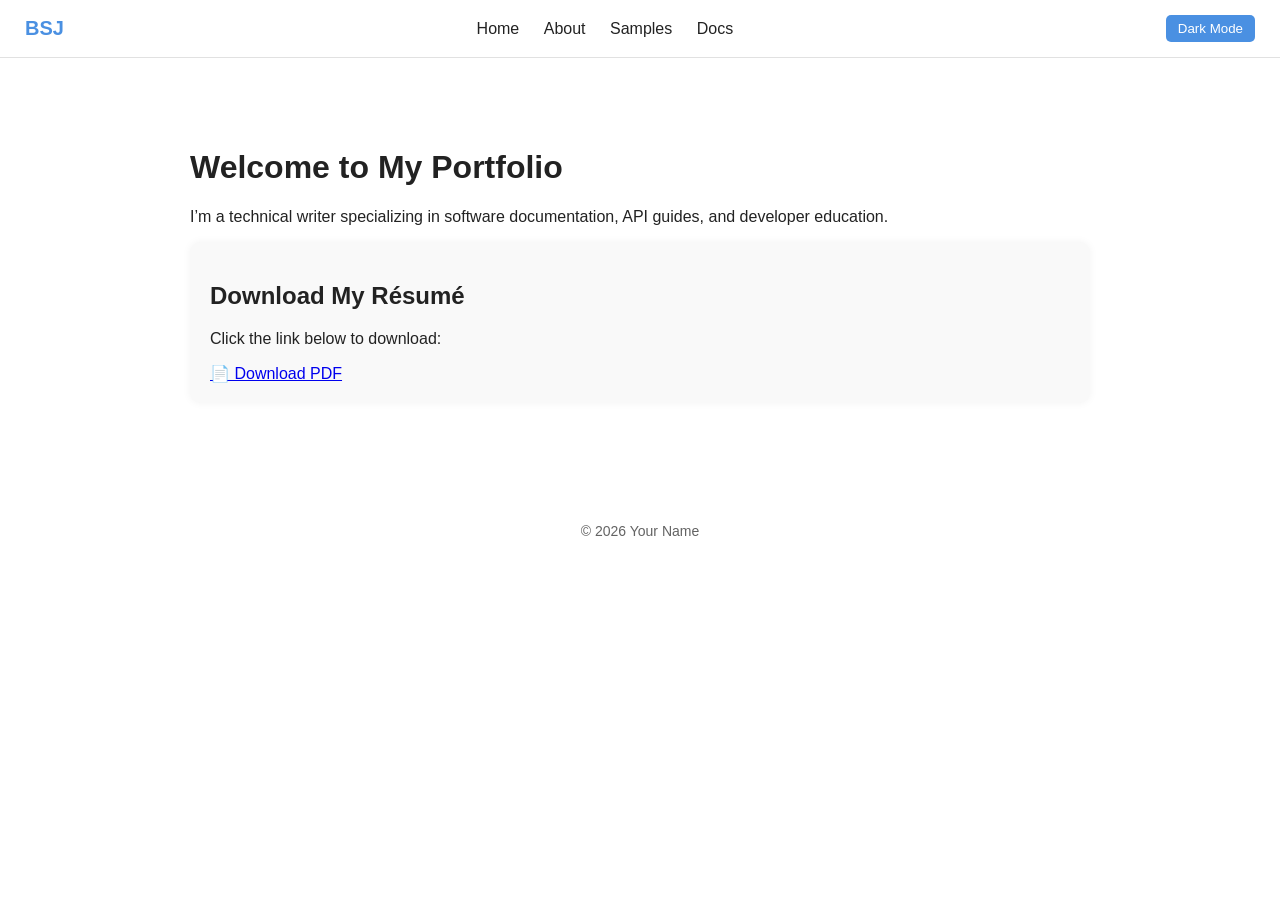
==== index.html @ 0748f710 "Update index.html" ====
<!DOCTYPE html>
<html>
<head>
  <title>Tech Writing Portfolio</title>
  <link rel="stylesheet" href="assets/style.css">
  <script src="assets/script.js"></script>
</head>

<body>
  <nav>
    <div class="logo">BSJ</div>
    <div class="links">
      <a href="index.html">Home</a>
      <a href="about.html">About</a>
      <a href="samples.html">Samples</a>
      <a href="docs.html">Docs</a>
    </div>
    <button class="toggle-btn" onclick="toggleMode()">Dark Mode</button>
  </nav>

  <div class="container">
    <h1>Welcome to My Portfolio</h1>
    <p>I’m a technical writer specializing in software documentation, API guides, and developer education.</p>

    <div class="card">
      <h2>Download My Résumé</h2>
      <p>Click the link below to download:</p>
      <a href="assets/resume.pdf" download>📄 Download PDF</a>
    </div>
  </div>

  <footer>© 2026 Your Name</footer>
</body>
</html>
---- assets/style.css ----
/* ---------- GLOBAL ---------- */

:root {
  --bg: #ffffff;
  --text: #222222;
  --card-bg: #f9f9f9;
  --accent: #4a90e2;
  --nav-bg: #ffffff;
}

.dark {
  --bg: #181818;
  --text: #f5f5f5;
  --card-bg: #212121;
  --nav-bg: #202020;
}

body {
  margin: 0;
  font-family: Arial, sans-serif;
  background: var(--bg);
  color: var(--text);
  transition: background 0.3s, color 0.3s;
}

/* ---------- NAVIGATION ---------- */

nav {
  background: var(--nav-bg);
  padding: 15px 25px;
  border-bottom: 1px solid #e1e1e1;
  display: flex;
  align-items: center;
  justify-content: space-between;
}

nav .links a {
  margin-right: 20px;
  text-decoration: none;
  color: var(--text);
  font-size: 16px;
}

nav .links a:hover {
  color: var(--accent);
}

/* ---------- LOGO ---------- */

.logo {
  font-size: 20px;
  font-weight: bold;
  color: var(--accent);
}

/* ---------- TOGGLE ---------- */

.toggle-btn {
  padding: 6px 12px;
  background: var(--accent);
  border: none;
  color: #fff;
  border-radius: 5px;
  cursor: pointer;
}

/* ---------- CONTAINER ---------- */

.container {
  max-width: 900px;
  margin: 50px auto;
  padding: 20px;
  animation: fadeIn 0.6s ease;
}

@keyframes fadeIn {
  from { opacity: 0; transform: translateY(10px); }
  to { opacity: 1; transform: translateY(0); }
}

/* ---------- CARDS ---------- */

.card {
  background: var(--card-bg);
  padding: 20px;
  margin-bottom: 20px;
  border-radius: 10px;
  box-shadow: 0px 0px 8px rgba(0,0,0,0.05);
  transition: transform 0.2s ease;
}

.card:hover {
  transform: translateY(-3px);
}

/* ---------- FOOTER ---------- */

footer {
  text-align: center;
  padding: 30px;
  font-size: 14px;
  opacity: 0.7;
}
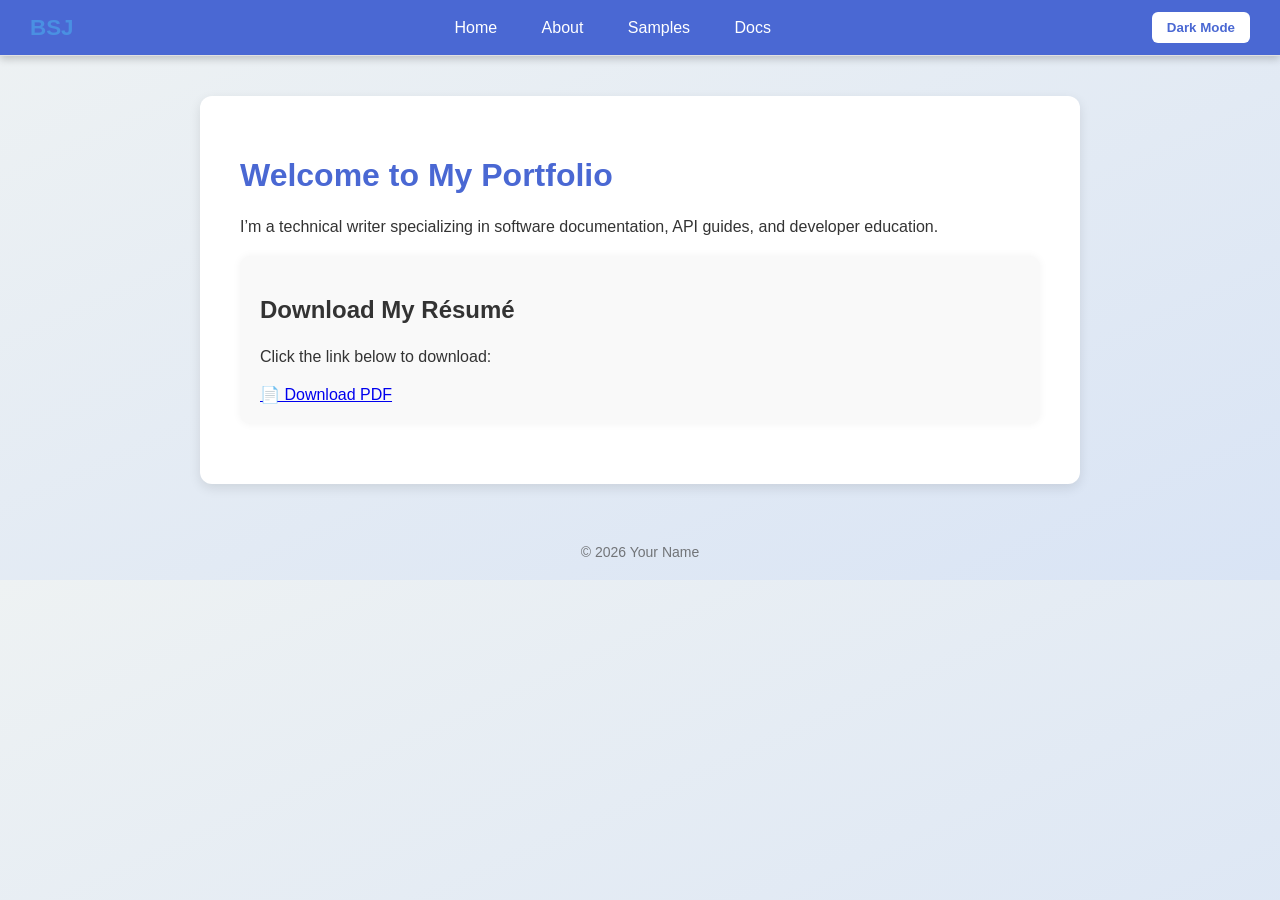
==== commit 2b47b164: "Update index.html" ====
--- a/index.html
+++ b/index.html
@@ -5,6 +5,90 @@
   <link rel="stylesheet" href="assets/style.css">
   <script src="assets/script.js"></script>
 </head>
+  <style>
+        body {
+            margin: 0;
+            font-family: "Segoe UI", Arial, sans-serif;
+            background: linear-gradient(to bottom right, #eef2f3, #d9e4f5);
+            color: #333;
+        }
+
+        nav {
+            display: flex;
+            justify-content: space-between;
+            align-items: center;
+            background: #4a68d3;
+            padding: 12px 30px;
+            color: white;
+            box-shadow: 0 3px 8px rgba(0,0,0,0.2);
+            position: sticky;
+            top: 0;
+            z-index: 10;
+        }
+
+        nav .logo {
+            font-size: 1.4rem;
+            font-weight: bold;
+        }
+
+        nav .links a {
+            margin-left: 20px;
+            color: white;
+            text-decoration: none;
+            font-weight: 500;
+        }
+
+        nav .links a:hover {
+            text-decoration: underline;
+        }
+
+        nav .toggle-btn {
+            background: white;
+            border: none;
+            padding: 8px 15px;
+            border-radius: 6px;
+            cursor: pointer;
+            font-weight: 600;
+            color: #4a68d3;
+        }
+
+        .container {
+            max-width: 800px;
+            background: white;
+            margin: 40px auto;
+            padding: 40px;
+            border-radius: 12px;
+            box-shadow: 0 4px 12px rgba(0,0,0,0.1);
+        }
+
+        h1 {
+            color: #4a68d3;
+            margin-bottom: 20px;
+        }
+
+        p {
+            line-height: 1.6;
+            margin-bottom: 16px;
+        }
+
+        .contact-details p strong {
+            color: #333;
+        }
+
+        .footer-quote {
+            text-align: center;
+            margin: 40px 0 20px;
+            font-style: italic;
+            font-size: 1.1rem;
+            color: #555;
+        }
+
+        footer {
+            text-align: center;
+            padding: 20px;
+            color: #444;
+        }
+    </style>
 
 <body>
   <nav>
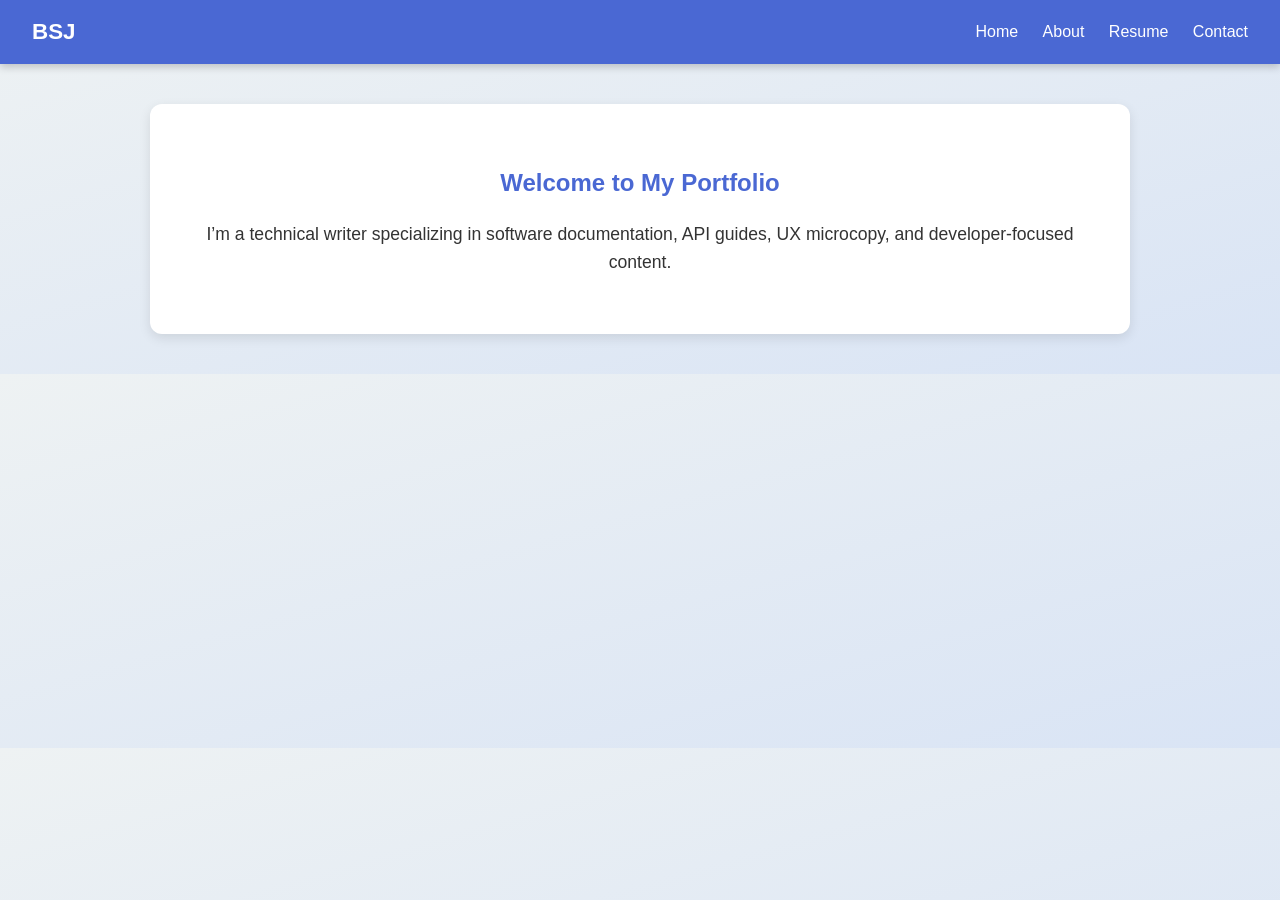
==== commit b3d2d584: "Update index.html" ====
--- a/index.html
+++ b/index.html
@@ -1,118 +1,123 @@
 <!DOCTYPE html>
-<html>
+<html lang="en">
 <head>
-  <title>Tech Writing Portfolio</title>
-  <link rel="stylesheet" href="assets/style.css">
-  <script src="assets/script.js"></script>
+  <meta charset="UTF-8">
+  <title>BSJ | Technical Writing Portfolio</title>
+
+  <style>
+    body {
+      margin: 0;
+      font-family: "Segoe UI", Arial, sans-serif;
+      background: linear-gradient(to bottom right, #eef2f3, #d9e4f5);
+      color: #333;
+      line-height: 1.6;
+    }
+
+    /* Navigation */
+    nav {
+      display: flex;
+      justify-content: space-between;
+      align-items: center;
+      background: #4a68d3;
+      padding: 14px 32px;
+      color: white;
+      position: sticky;
+      top: 0;
+      z-index: 10;
+      box-shadow: 0 3px 8px rgba(0,0,0,0.2);
+    }
+
+    nav .logo {
+      font-size: 1.4rem;
+      font-weight: bold;
+    }
+
+    nav .links a {
+      margin-left: 20px;
+      color: white;
+      text-decoration: none;
+      font-weight: 500;
+    }
+
+    nav .links a:hover {
+      text-decoration: underline;
+    }
+
+    /* Layout Containers */
+    section {
+      max-width: 900px;
+      background: white;
+      margin: 40px auto;
+      padding: 40px;
+      border-radius: 12px;
+      box-shadow: 0 4px 12px rgba(0,0,0,0.1);
+    }
+
+    h1, h2 {
+      color: #4a68d3;
+      margin-bottom: 16px;
+    }
+
+    .hero {
+      text-align: center;
+    }
+
+    .hero p {
+      font-size: 1.1rem;
+    }
+
+    .resume-link a {
+      display: inline-block;
+      margin-top: 10px;
+      padding: 10px 18px;
+      background: #4a68d3;
+      color: white;
+      text-decoration: none;
+      border-radius: 6px;
+      font-weight: 600;
+    }
+
+    .resume-link a:hover {
+      background: #3b55b0;
+    }
+
+    .contact p strong {
+      color: #000;
+    }
+
+    footer {
+      text-align: center;
+      padding: 30px;
+      color: #444;
+      font-size: 0.9rem;
+    }
+
+    .quote {
+      text-align: center;
+      font-style: italic;
+      margin-top: 30px;
+      color: #555;
+    }
+  </style>
 </head>
-  <style>
-        body {
-            margin: 0;
-            font-family: "Segoe UI", Arial, sans-serif;
-            background: linear-gradient(to bottom right, #eef2f3, #d9e4f5);
-            color: #333;
-        }
-
-        nav {
-            display: flex;
-            justify-content: space-between;
-            align-items: center;
-            background: #4a68d3;
-            padding: 12px 30px;
-            color: white;
-            box-shadow: 0 3px 8px rgba(0,0,0,0.2);
-            position: sticky;
-            top: 0;
-            z-index: 10;
-        }
-
-        nav .logo {
-            font-size: 1.4rem;
-            font-weight: bold;
-        }
-
-        nav .links a {
-            margin-left: 20px;
-            color: white;
-            text-decoration: none;
-            font-weight: 500;
-        }
-
-        nav .links a:hover {
-            text-decoration: underline;
-        }
-
-        nav .toggle-btn {
-            background: white;
-            border: none;
-            padding: 8px 15px;
-            border-radius: 6px;
-            cursor: pointer;
-            font-weight: 600;
-            color: #4a68d3;
-        }
-
-        .container {
-            max-width: 800px;
-            background: white;
-            margin: 40px auto;
-            padding: 40px;
-            border-radius: 12px;
-            box-shadow: 0 4px 12px rgba(0,0,0,0.1);
-        }
-
-        h1 {
-            color: #4a68d3;
-            margin-bottom: 20px;
-        }
-
-        p {
-            line-height: 1.6;
-            margin-bottom: 16px;
-        }
-
-        .contact-details p strong {
-            color: #333;
-        }
-
-        .footer-quote {
-            text-align: center;
-            margin: 40px 0 20px;
-            font-style: italic;
-            font-size: 1.1rem;
-            color: #555;
-        }
-
-        footer {
-            text-align: center;
-            padding: 20px;
-            color: #444;
-        }
-    </style>
 
 <body>
+
+  <!-- Navigation -->
   <nav>
     <div class="logo">BSJ</div>
     <div class="links">
-      <a href="index.html">Home</a>
-      <a href="about.html">About</a>
-      <a href="samples.html">Samples</a>
-      <a href="docs.html">Docs</a>
+      <a href="#home">Home</a>
+      <a href="#about">About</a>
+      <a href="#resume">Resume</a>
+      <a href="#contact">Contact</a>
     </div>
-    <button class="toggle-btn" onclick="toggleMode()">Dark Mode</button>
   </nav>
 
-  <div class="container">
+  <!-- Home -->
+  <section id="home" class="hero">
     <h1>Welcome to My Portfolio</h1>
-    <p>I’m a technical writer specializing in software documentation, API guides, and developer education.</p>
-
-    <div class="card">
-      <h2>Download My Résumé</h2>
-      <p>Click the link below to download:</p>
-      <a href="assets/resume.pdf" download>📄 Download PDF</a>
-    </div>
-  </div>
-
-  <footer>© 2026 Your Name</footer>
-</body>
-</html>
+    <p>
+      I’m a technical writer specializing in software documentation, API guides,
+      UX microcopy, and developer‑focused content.
+    </p>
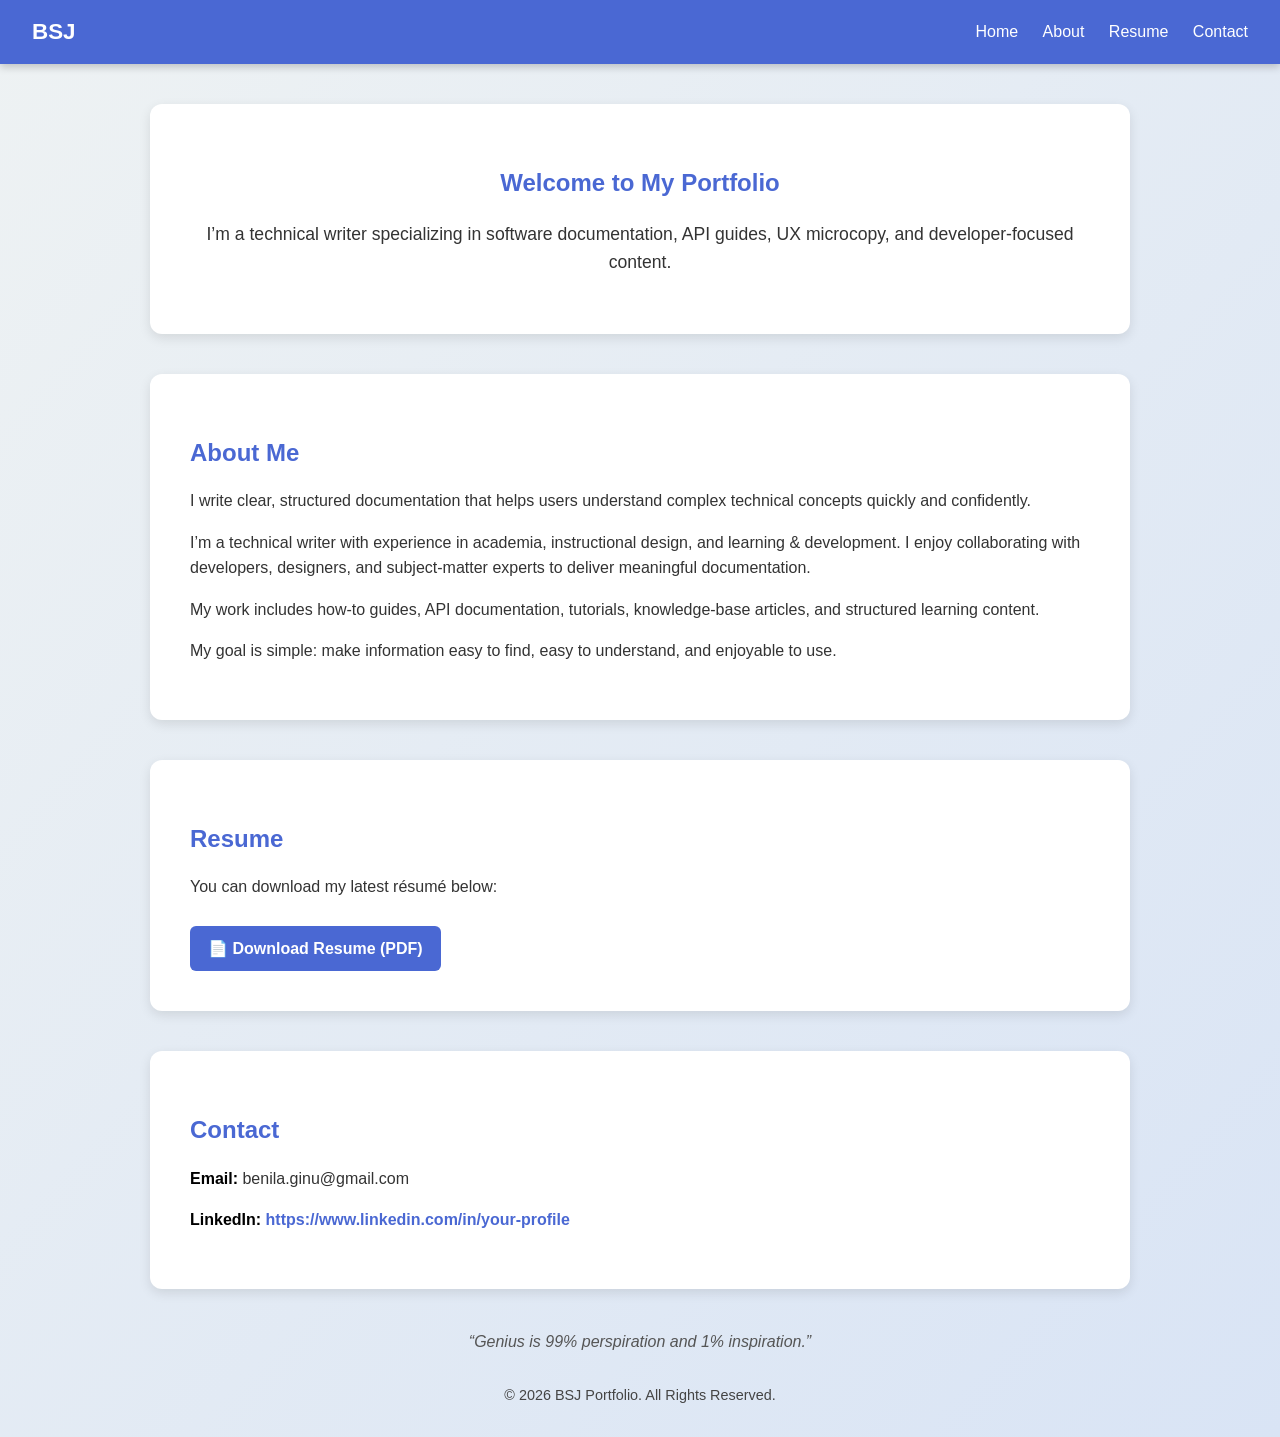
==== commit 7392d480: "Update index.html" ====
--- a/index.html
+++ b/index.html
@@ -121,3 +121,65 @@
       I’m a technical writer specializing in software documentation, API guides,
       UX microcopy, and developer‑focused content.
     </p>
+  </section>
+
+  <!-- About -->
+  <section id="about">
+    <h1>About Me</h1>
+    <p>
+      I write clear, structured documentation that helps users understand complex
+      technical concepts quickly and confidently.
+    </p>
+
+    <p>
+      I’m a technical writer with experience in academia, instructional design,
+      and learning & development. I enjoy collaborating with developers,
+      designers, and subject‑matter experts to deliver meaningful documentation.
+    </p>
+
+    <p>
+      My work includes how‑to guides, API documentation, tutorials,
+      knowledge‑base articles, and structured learning content.
+    </p>
+
+    <p>
+      My goal is simple: make information easy to find, easy to understand,
+      and enjoyable to use.
+    </p>
+  </section>
+
+  <!-- Resume -->
+  <section id="resume">
+    <h1>Resume</h1>
+    <p>You can download my latest résumé below:</p>
+    <div class="resume-link">
+      <a href="assets/resume.pdf" download>📄 Download Resume (PDF)</a>
+    </div>
+  </section>
+
+  <!-- Contact -->
+  <section id="contact" class="contact">
+    <h1>Contact</h1>
+    <p><strong>Email:</strong> benila.ginu@gmail.com</p>
+
+    <p>
+      <strong>LinkedIn:</strong>
+      <a href="https://www.linkedin.com/in/your-profile"
+         style="color:#4a68d3; font-weight:600; text-decoration:none;">
+        https://www.linkedin.com/in/your-profile
+      </a>
+    </p>
+  </section>
+
+  <!-- Quote -->
+  <div class="quote">
+    “Genius is 99% perspiration and 1% inspiration.”
+  </div>
+
+  <!-- Footer -->
+  <footer>
+    © 2026 BSJ Portfolio. All Rights Reserved.
+  </footer>
+
+</body>
+</html>
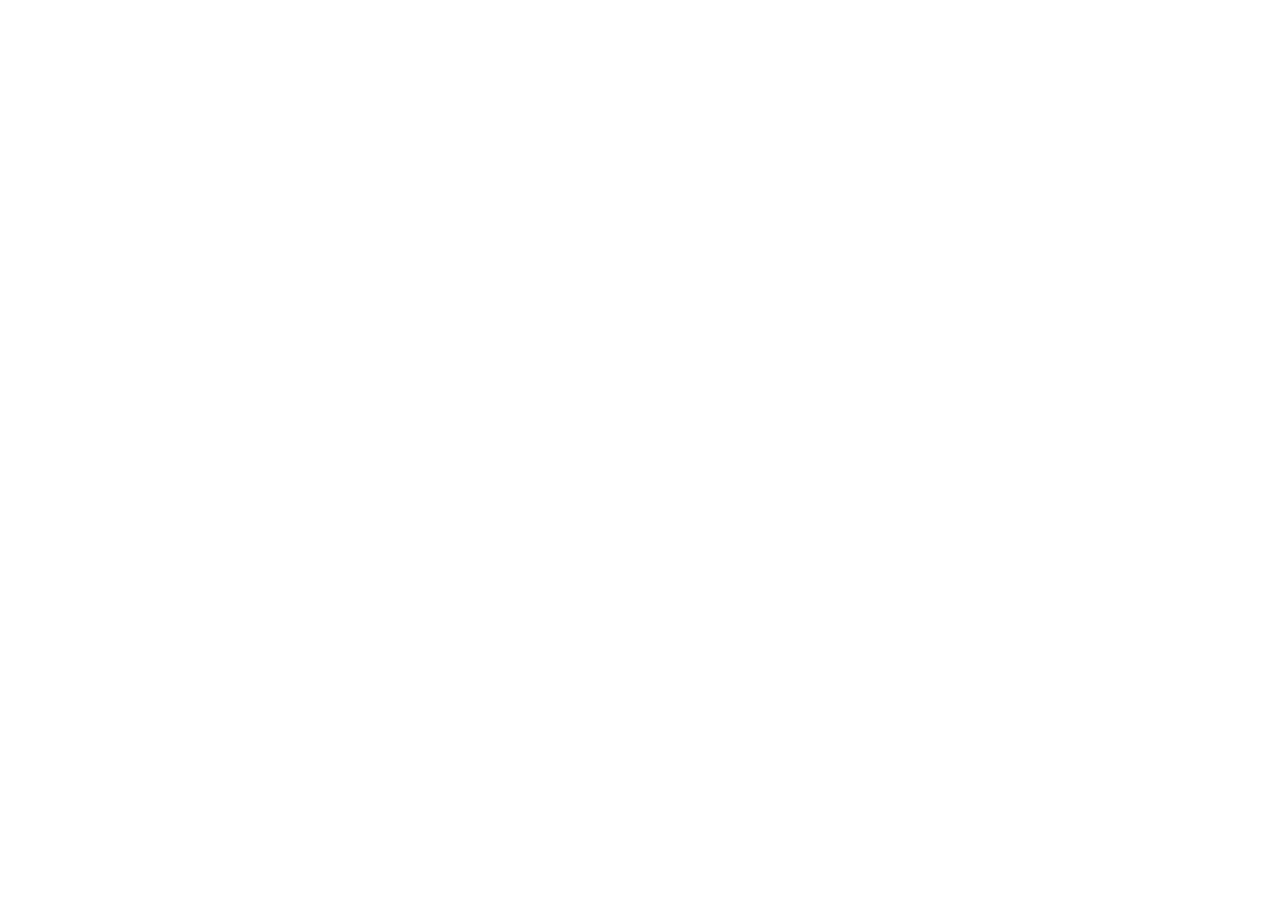
==== commit 77806984: "Update index.html" ====
--- a/index.html
+++ b/index.html
@@ -1,185 +1,79 @@
 <!DOCTYPE html>
 <html lang="en">
 <head>
-  <meta charset="UTF-8">
-  <title>BSJ | Technical Writing Portfolio</title>
+<meta charset="UTF-8">
+<title>BSJ | Technical Writing Portfolio</title>
 
-  <style>
-    body {
-      margin: 0;
-      font-family: "Segoe UI", Arial, sans-serif;
-      background: linear-gradient(to bottom right, #eef2f3, #d9e4f5);
-      color: #333;
-      line-height: 1.6;
-    }
+<style>
+/* ---------- Base Styles ---------- */
+body {
+  margin: 0;
+  font-family: "Segoe UI", Arial, sans-serif;
+  background: linear-gradient(to bottom right, #eef2f3, #d9e4f5);
+  color: #333;
+  line-height: 1.6;
+  transition: background 0.3s, color 0.3s;
+}
 
-    /* Navigation */
-    nav {
-      display: flex;
-      justify-content: space-between;
-      align-items: center;
-      background: #4a68d3;
-      padding: 14px 32px;
-      color: white;
-      position: sticky;
-      top: 0;
-      z-index: 10;
-      box-shadow: 0 3px 8px rgba(0,0,0,0.2);
-    }
+/* ---------- Dark Mode ---------- */
+body.dark-mode {
+  background: linear-gradient(to bottom right, #121212, #1e1e1e);
+  color: #e0e0e0;
+}
 
-    nav .logo {
-      font-size: 1.4rem;
-      font-weight: bold;
-    }
+body.dark-mode section {
+  background: #242424;
+  box-shadow: 0 4px 12px rgba(0,0,0,0.6);
+}
 
-    nav .links a {
-      margin-left: 20px;
-      color: white;
-      text-decoration: none;
-      font-weight: 500;
-    }
+body.dark-mode nav {
+  background: #1b1b1b;
+}
 
-    nav .links a:hover {
-      text-decoration: underline;
-    }
+body.dark-mode nav a,
+body.dark-mode nav .logo {
+  color: #ffffff;
+}
 
-    /* Layout Containers */
-    section {
-      max-width: 900px;
-      background: white;
-      margin: 40px auto;
-      padding: 40px;
-      border-radius: 12px;
-      box-shadow: 0 4px 12px rgba(0,0,0,0.1);
-    }
+body.dark-mode h1,
+body.dark-mode h2 {
+  color: #9db1ff;
+}
 
-    h1, h2 {
-      color: #4a68d3;
-      margin-bottom: 16px;
-    }
+body.dark-mode footer,
+body.dark-mode .quote {
+  color: #cccccc;
+}
 
-    .hero {
-      text-align: center;
-    }
+/* ---------- Navigation ---------- */
+nav {
+  display: flex;
+  justify-content: space-between;
+  align-items: center;
+  background: #4a68d3;
+  padding: 14px 32px;
+  color: white;
+  position: sticky;
+  top: 0;
+  z-index: 10;
+  box-shadow: 0 3px 8px rgba(0,0,0,0.2);
+}
 
-    .hero p {
-      font-size: 1.1rem;
-    }
+nav .logo {
+  font-size: 1.4rem;
+  font-weight: bold;
+}
 
-    .resume-link a {
-      display: inline-block;
-      margin-top: 10px;
-      padding: 10px 18px;
-      background: #4a68d3;
-      color: white;
-      text-decoration: none;
-      border-radius: 6px;
-      font-weight: 600;
-    }
+nav .links a {
+  margin-left: 20px;
+  color: white;
+  text-decoration: none;
+  font-weight: 500;
+}
 
-    .resume-link a:hover {
-      background: #3b55b0;
-    }
+nav .links a:hover {
+  text-decoration: underline;
+}
 
-    .contact p strong {
-      color: #000;
-    }
-
-    footer {
-      text-align: center;
-      padding: 30px;
-      color: #444;
-      font-size: 0.9rem;
-    }
-
-    .quote {
-      text-align: center;
-      font-style: italic;
-      margin-top: 30px;
-      color: #555;
-    }
-  </style>
-</head>
-
-<body>
-
-  <!-- Navigation -->
-  <nav>
-    <div class="logo">BSJ</div>
-    <div class="links">
-      <a href="#home">Home</a>
-      <a href="#about">About</a>
-      <a href="#resume">Resume</a>
-      <a href="#contact">Contact</a>
-    </div>
-  </nav>
-
-  <!-- Home -->
-  <section id="home" class="hero">
-    <h1>Welcome to My Portfolio</h1>
-    <p>
-      I’m a technical writer specializing in software documentation, API guides,
-      UX microcopy, and developer‑focused content.
-    </p>
-  </section>
-
-  <!-- About -->
-  <section id="about">
-    <h1>About Me</h1>
-    <p>
-      I write clear, structured documentation that helps users understand complex
-      technical concepts quickly and confidently.
-    </p>
-
-    <p>
-      I’m a technical writer with experience in academia, instructional design,
-      and learning & development. I enjoy collaborating with developers,
-      designers, and subject‑matter experts to deliver meaningful documentation.
-    </p>
-
-    <p>
-      My work includes how‑to guides, API documentation, tutorials,
-      knowledge‑base articles, and structured learning content.
-    </p>
-
-    <p>
-      My goal is simple: make information easy to find, easy to understand,
-      and enjoyable to use.
-    </p>
-  </section>
-
-  <!-- Resume -->
-  <section id="resume">
-    <h1>Resume</h1>
-    <p>You can download my latest résumé below:</p>
-    <div class="resume-link">
-      <a href="assets/resume.pdf" download>📄 Download Resume (PDF)</a>
-    </div>
-  </section>
-
-  <!-- Contact -->
-  <section id="contact" class="contact">
-    <h1>Contact</h1>
-    <p><strong>Email:</strong> benila.ginu@gmail.com</p>
-
-    <p>
-      <strong>LinkedIn:</strong>
-      <a href="https://www.linkedin.com/in/your-profile"
-         style="color:#4a68d3; font-weight:600; text-decoration:none;">
-        https://www.linkedin.com/in/your-profile
-      </a>
-    </p>
-  </section>
-
-  <!-- Quote -->
-  <div class="quote">
-    “Genius is 99% perspiration and 1% inspiration.”
-  </div>
-
-  <!-- Footer -->
-  <footer>
-    © 2026 BSJ Portfolio. All Rights Reserved.
-  </footer>
-
-</body>
-</html>
+.toggle-btn {
+  margin-left: 20px;
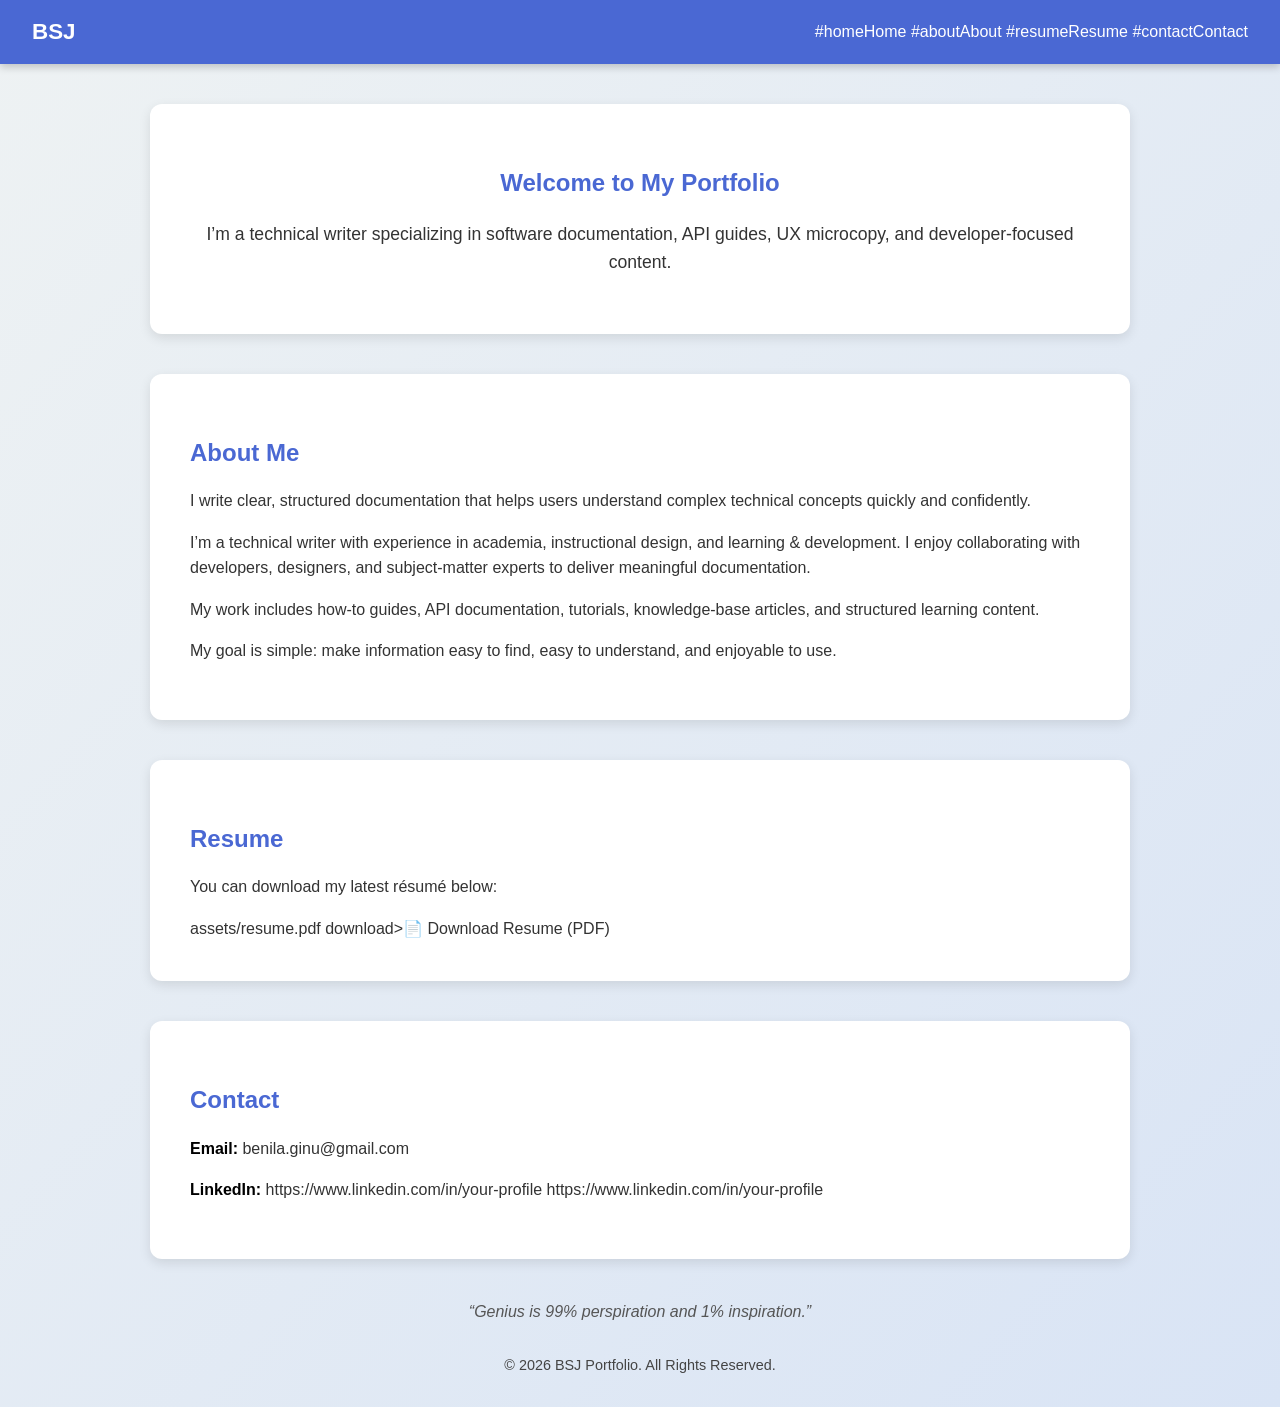
==== commit 70f253cf: "Update index.html" ====
--- a/index.html
+++ b/index.html
@@ -1,79 +1,184 @@
 <!DOCTYPE html>
 <html lang="en">
 <head>
-<meta charset="UTF-8">
-<title>BSJ | Technical Writing Portfolio</title>
+  <meta charset="UTF-8">
+  <title>BSJ | Technical Writing Portfolio</title>
 
-<style>
-/* ---------- Base Styles ---------- */
-body {
-  margin: 0;
-  font-family: "Segoe UI", Arial, sans-serif;
-  background: linear-gradient(to bottom right, #eef2f3, #d9e4f5);
-  color: #333;
-  line-height: 1.6;
-  transition: background 0.3s, color 0.3s;
-}
+  <style>
+    body {
+      margin: 0;
+      font-family: "Segoe UI", Arial, sans-serif;
+      background: linear-gradient(to bottom right, #eef2f3, #d9e4f5);
+      color: #333;
+      line-height: 1.6;
+    }
 
-/* ---------- Dark Mode ---------- */
-body.dark-mode {
-  background: linear-gradient(to bottom right, #121212, #1e1e1e);
-  color: #e0e0e0;
-}
+    /* Navigation */
+    nav {
+      display: flex;
+      justify-content: space-between;
+      align-items: center;
+      background: #4a68d3;
+      padding: 14px 32px;
+      color: white;
+      position: sticky;
+      top: 0;
+      z-index: 10;
+      box-shadow: 0 3px 8px rgba(0,0,0,0.2);
+    }
 
-body.dark-mode section {
-  background: #242424;
-  box-shadow: 0 4px 12px rgba(0,0,0,0.6);
-}
+    nav .logo {
+      font-size: 1.4rem;
+      font-weight: bold;
+    }
 
-body.dark-mode nav {
-  background: #1b1b1b;
-}
+    nav .links a {
+      margin-left: 20px;
+      color: white;
+      text-decoration: none;
+      font-weight: 500;
+    }
 
-body.dark-mode nav a,
-body.dark-mode nav .logo {
-  color: #ffffff;
-}
+    nav .links a:hover {
+      text-decoration: underline;
+    }
 
-body.dark-mode h1,
-body.dark-mode h2 {
-  color: #9db1ff;
-}
+    /* Layout Containers */
+    section {
+      max-width: 900px;
+      background: white;
+      margin: 40px auto;
+      padding: 40px;
+      border-radius: 12px;
+      box-shadow: 0 4px 12px rgba(0,0,0,0.1);
+    }
 
-body.dark-mode footer,
-body.dark-mode .quote {
-  color: #cccccc;
-}
+    h1, h2 {
+      color: #4a68d3;
+      margin-bottom: 16px;
+    }
 
-/* ---------- Navigation ---------- */
-nav {
-  display: flex;
-  justify-content: space-between;
-  align-items: center;
-  background: #4a68d3;
-  padding: 14px 32px;
-  color: white;
-  position: sticky;
-  top: 0;
-  z-index: 10;
-  box-shadow: 0 3px 8px rgba(0,0,0,0.2);
-}
+    .hero {
+      text-align: center;
+    }
 
-nav .logo {
-  font-size: 1.4rem;
-  font-weight: bold;
-}
+    .hero p {
+      font-size: 1.1rem;
+    }
 
-nav .links a {
-  margin-left: 20px;
-  color: white;
-  text-decoration: none;
-  font-weight: 500;
-}
+    .resume-link a {
+      display: inline-block;
+      margin-top: 10px;
+      padding: 10px 18px;
+      background: #4a68d3;
+      color: white;
+      text-decoration: none;
+      border-radius: 6px;
+      font-weight: 600;
+    }
 
-nav .links a:hover {
-  text-decoration: underline;
-}
+    .resume-link a:hover {
+      background: #3b55b0;
+    }
 
-.toggle-btn {
-  margin-left: 20px;
+    .contact p strong {
+      color: #000;
+    }
+
+    footer {
+      text-align: center;
+      padding: 30px;
+      color: #444;
+      font-size: 0.9rem;
+    }
+
+    .quote {
+      text-align: center;
+      font-style: italic;
+      margin-top: 30px;
+      color: #555;
+    }
+  </style>
+</head>
+
+<body>
+
+  <!-- Navigation -->
+  <nav>
+    <div class="logo">BSJ</div>
+    <div class="links">
+      #homeHome</a>
+      #aboutAbout</a>
+      #resumeResume</a>
+      #contactContact</a>
+    </div>
+  </nav>
+
+  <!-- Home -->
+  <section id="home" class="hero">
+    <h1>Welcome to My Portfolio</h1>
+    <p>
+      I’m a technical writer specializing in software documentation, API guides,
+      UX microcopy, and developer‑focused content.
+    </p>
+  </section>
+
+  <!-- About -->
+  <section id="about">
+    <h1>About Me</h1>
+    <p>
+      I write clear, structured documentation that helps users understand complex
+      technical concepts quickly and confidently.
+    </p>
+
+    <p>
+      I’m a technical writer with experience in academia, instructional design,
+      and learning & development. I enjoy collaborating with developers,
+      designers, and subject‑matter experts to deliver meaningful documentation.
+    </p>
+
+    <p>
+      My work includes how‑to guides, API documentation, tutorials,
+      knowledge‑base articles, and structured learning content.
+    </p>
+
+    <p>
+      My goal is simple: make information easy to find, easy to understand,
+      and enjoyable to use.
+    </p>
+  </section>
+
+  <!-- Resume -->
+  <section id="resume">
+    <h1>Resume</h1>
+    <p>You can download my latest résumé below:</p>
+    <div class="resume-link">
+      assets/resume.pdf download>📄 Download Resume (PDF)</a>
+    </div>
+  </section>
+
+  <!-- Contact -->
+  <section id="contact" class="contact">
+    <h1>Contact</h1>
+    <p><strong>Email:</strong> benila.ginu@gmail.com</p>
+
+    <p>
+      <strong>LinkedIn:</strong>
+      https://www.linkedin.com/in/your-profile
+        https://www.linkedin.com/in/your-profile
+      </a>
+    </p>
+  </section>
+
+  <!-- Quote -->
+  <div class="quote">
+    “Genius is 99% perspiration and 1% inspiration.”
+  </div>
+
+  <!-- Footer -->
+  <footer>
+    © 2026 BSJ Portfolio. All Rights Reserved.
+  </footer>
+
+</body>
+</html>
